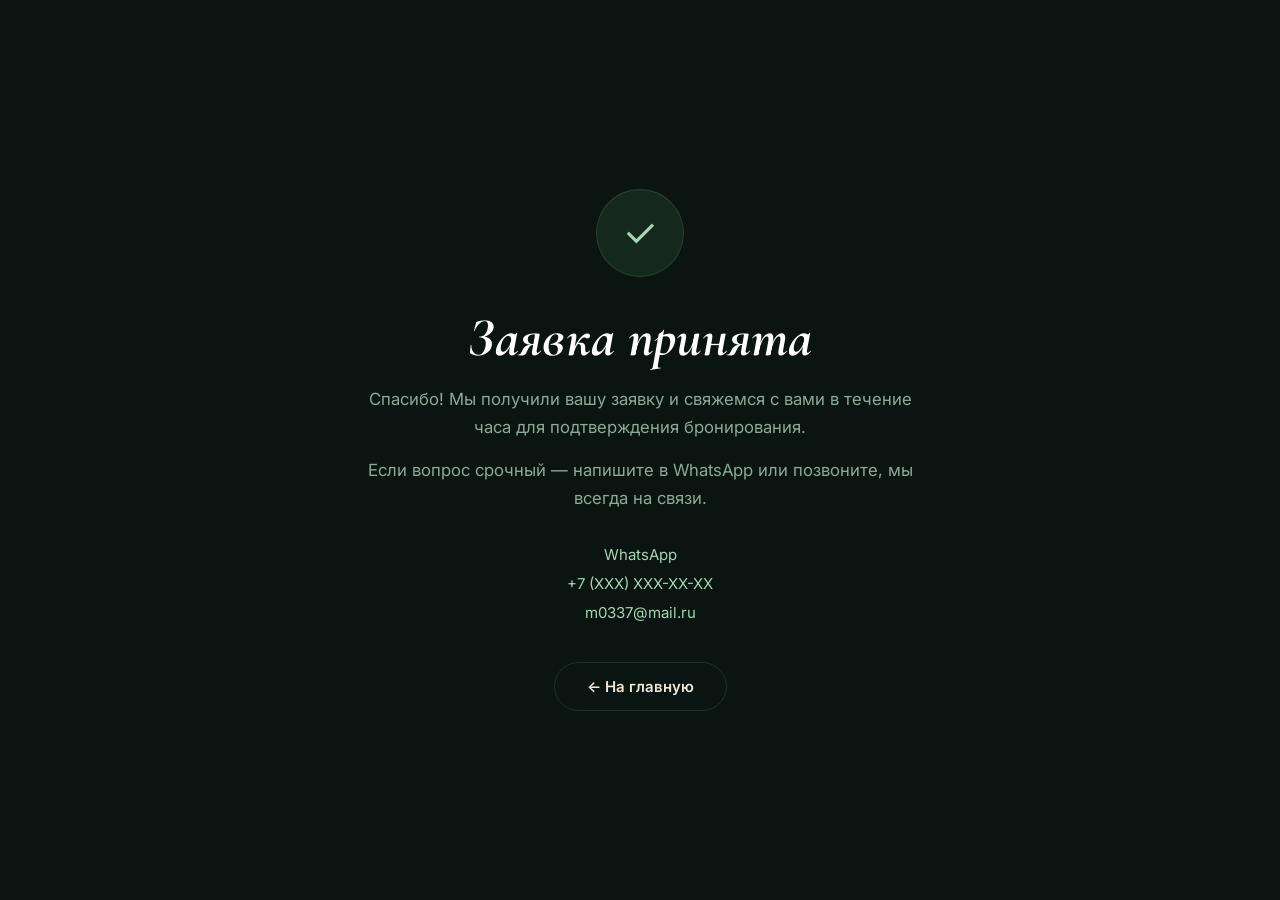
==== thanks.html @ e173bcba "Первый коммит: лендинг «Дача у Мильтюша» - Hero с фотографией фасада и заголовком в стиле ForestSoul" ====
<!DOCTYPE html>
<html lang="ru">
<head>
  <meta charset="UTF-8">
  <meta name="viewport" content="width=device-width, initial-scale=1.0">
  <title>Спасибо за заявку — Дача у Мильтюша</title>
  <meta name="robots" content="noindex">
  <link rel="stylesheet" href="css/style.css">
  <style>
    body { display: flex; flex-direction: column; min-height: 100vh; }
    .thanks-wrap { flex: 1; display: flex; align-items: center; justify-content: center; padding: 80px 24px; text-align: center; }
    .thanks-card { max-width: 560px; }
    .thanks-icon { width: 88px; height: 88px; border-radius: 50%; background: rgba(109,184,122,0.12); border: 1px solid var(--border); display: flex; align-items: center; justify-content: center; margin: 0 auto 32px; font-size: 2.5rem; color: var(--green-light); }
    .thanks-card h1 { font-family: 'Cormorant Garamond', serif; font-style: italic; font-size: clamp(2.4rem, 5vw, 3.4rem); color: #fff; margin-bottom: 16px; line-height: 1.1; }
    .thanks-card p { color: var(--text-muted); font-size: 1.05rem; line-height: 1.7; margin-bottom: 14px; }
    .thanks-contacts { display: flex; flex-direction: column; gap: 10px; margin-top: 32px; align-items: center; }
    .thanks-contacts a { color: var(--green-light); font-size: 15px; }
    .thanks-actions { margin-top: 40px; }
  </style>
</head>
<body>

<div class="thanks-wrap">
  <div class="thanks-card">
    <div class="thanks-icon">✓</div>
    <h1>Заявка принята</h1>
    <p>Спасибо! Мы получили вашу заявку и свяжемся с вами в течение часа для подтверждения бронирования.</p>
    <p>Если вопрос срочный — напишите в WhatsApp или позвоните, мы всегда на связи.</p>

    <div class="thanks-contacts">
      <a href="https://wa.me/7XXXXXXXXXX">WhatsApp</a>
      <a href="tel:+7XXXXXXXXXX">+7 (XXX) XXX-XX-XX</a>
      <a href="mailto:m0337@mail.ru">m0337@mail.ru</a>
    </div>

    <div class="thanks-actions">
      <a href="index.html" class="btn btn-outline">← На главную</a>
    </div>
  </div>
</div>

</body>
</html>
---- css/style.css ----
/* ===== FONTS & RESET ===== */
@import url('https://fonts.googleapis.com/css2?family=Cormorant+Garamond:ital,wght@0,400;0,600;1,400;1,600;1,700&family=Playfair+Display:ital,wght@0,400;0,600;1,400;1,700&family=Inter:wght@300;400;500;600&display=swap');

*, *::before, *::after { box-sizing: border-box; margin: 0; padding: 0; }
html { scroll-behavior: smooth; font-size: 16px; }
body { font-family: 'Inter', sans-serif; background: #0a1410; color: #eee8d8; overflow-x: hidden; }
img { max-width: 100%; display: block; }
a { color: inherit; text-decoration: none; }

/* ===== TOKENS ===== */
:root {
  --bg: #0a1410;
  --bg-card: #111e18;
  --bg-glass: rgba(255,255,255,0.04);
  --green: #6db87a;
  --green-light: #a8d5b5;
  --amber: #d4a853;
  --text: #eee8d8;
  --text-muted: #8fa899;
  --border: rgba(109,184,122,0.18);
  --radius: 16px;
  --shadow: 0 8px 32px rgba(0,0,0,0.4);
}

/* ===== UTILITIES ===== */
.container { max-width: 1160px; margin: 0 auto; padding: 0 24px; }
.section { padding: 96px 0; }
.section-label { font-size: 12px; font-weight: 600; letter-spacing: 3px; text-transform: uppercase; color: var(--green); margin-bottom: 12px; }
.section-title { font-family: 'Playfair Display', serif; font-size: clamp(2rem, 5vw, 3rem); color: var(--text); margin-bottom: 16px; line-height: 1.2; }
.section-subtitle { font-size: 1.05rem; color: var(--text-muted); max-width: 560px; line-height: 1.7; }
.badge { display: inline-block; background: rgba(109,184,122,0.12); border: 1px solid var(--border); color: var(--green-light); padding: 4px 14px; border-radius: 99px; font-size: 13px; font-weight: 500; }
.btn { display: inline-flex; align-items: center; gap: 8px; padding: 14px 32px; border-radius: 99px; font-size: 15px; font-weight: 600; cursor: pointer; border: none; transition: all .25s; }
.btn-primary { background: var(--green); color: #0a1410; }
.btn-primary:hover { background: var(--green-light); transform: translateY(-2px); box-shadow: 0 8px 24px rgba(109,184,122,0.3); }
.btn-outline { background: transparent; color: var(--text); border: 1.5px solid var(--border); }
.btn-outline:hover { border-color: var(--green); color: var(--green); }
.divider { height: 1px; background: var(--border); margin: 0; }

/* ===== NAV ===== */
.nav { position: fixed; top: 0; left: 0; right: 0; z-index: 100; padding: 16px 0; transition: background .3s, backdrop-filter .3s; }
.nav.scrolled { background: rgba(10,20,16,0.92); backdrop-filter: blur(16px); border-bottom: 1px solid var(--border); }
.nav-inner { display: flex; align-items: center; justify-content: space-between; }
.nav-logo { font-family: 'Playfair Display', serif; font-size: 1.25rem; color: var(--text); }
.nav-logo span { color: var(--green); }
.nav-links { display: flex; gap: 32px; list-style: none; }
.nav-links a { font-size: 14px; color: var(--text-muted); transition: color .2s; }
.nav-links a:hover { color: var(--green-light); }
.nav-cta { padding: 10px 24px; font-size: 14px; }
.nav-burger { display: none; flex-direction: column; gap: 5px; cursor: pointer; background: none; border: none; }
.nav-burger span { width: 24px; height: 2px; background: var(--text); border-radius: 2px; transition: all .3s; }

/* ===== HERO ===== */
.hero { min-height: 100vh; position: relative; display: flex; align-items: center; overflow: hidden; padding: 120px 0 80px; }
.hero-bg { position: absolute; inset: 0; background: linear-gradient(160deg, #070e0a 0%, #0d1f15 60%, #0a1a10 100%); }
.hero-overlay { position: absolute; inset: 0; background: linear-gradient(to right, rgba(5,10,7,0.88) 0%, rgba(5,10,7,0.65) 55%, rgba(5,10,7,0.4) 100%); z-index: 1; }
.hero-img { position: absolute; inset: 0; object-fit: cover; object-position: center 60%; width: 100%; height: 100%; opacity: 0.65; filter: saturate(0.9) brightness(0.85); }
.hero-content { position: relative; z-index: 2; max-width: 780px; }
.hero-tag { display: inline-flex; align-items: center; gap: 8px; background: rgba(255,255,255,0.06); border: 1px solid rgba(255,255,255,0.12); padding: 8px 18px; border-radius: 99px; font-size: 13px; color: rgba(255,255,255,0.7); margin-bottom: 32px; backdrop-filter: blur(12px); letter-spacing: 1px; }
.hero-tag::before { content: ''; width: 7px; height: 7px; border-radius: 50%; background: var(--green); flex-shrink: 0; }
.hero h1 { font-family: 'Cormorant Garamond', serif; font-size: clamp(3.2rem, 8vw, 6.5rem); font-style: italic; font-weight: 600; line-height: 1.05; margin-bottom: 28px; color: #fff; text-shadow: 0 2px 40px rgba(0,0,0,0.5); }
.hero h1 em { color: var(--green-light); font-style: italic; }
.hero-desc { font-size: 1.05rem; color: rgba(255,255,255,0.65); line-height: 1.75; margin-bottom: 44px; max-width: 500px; }
.hero-actions { display: flex; gap: 16px; flex-wrap: wrap; margin-bottom: 64px; }
.hero-social { display: flex; align-items: center; gap: 16px; padding-top: 40px; border-top: 1px solid rgba(255,255,255,0.1); }
.hero-avatars { display: flex; }
.hero-avatars img, .hero-avatar-placeholder { width: 38px; height: 38px; border-radius: 50%; border: 2px solid rgba(255,255,255,0.3); margin-left: -10px; object-fit: cover; background: linear-gradient(135deg, var(--green), #2a5c35); display: flex; align-items: center; justify-content: center; font-size: 14px; }
.hero-avatars img:first-child, .hero-avatar-placeholder:first-child { margin-left: 0; }
.hero-social-text { font-size: 13px; color: rgba(255,255,255,0.6); line-height: 1.5; }
.hero-social-text strong { color: #fff; display: block; }
.hero-stars { color: #f0c040; font-size: 13px; }
.hero-scroll { position: absolute; bottom: 36px; left: 50%; transform: translateX(-50%); display: flex; flex-direction: column; align-items: center; gap: 8px; color: rgba(255,255,255,0.35); font-size: 11px; letter-spacing: 2px; text-transform: uppercase; z-index: 2; }
.hero-scroll-line { width: 1px; height: 48px; background: linear-gradient(to bottom, rgba(255,255,255,0.4), transparent); animation: scrollPulse 2s ease-in-out infinite; }
@keyframes scrollPulse { 0%,100%{opacity:.3;transform:scaleY(1)} 50%{opacity:1;transform:scaleY(1.2)} }

/* ===== OBJECTS ===== */
.objects-grid { display: grid; grid-template-columns: repeat(auto-fit, minmax(300px, 1fr)); gap: 24px; margin-top: 56px; }
.object-card { background: var(--bg-card); border: 1px solid var(--border); border-radius: var(--radius); overflow: hidden; transition: transform .3s, box-shadow .3s; }
.object-card:hover { transform: translateY(-6px); box-shadow: var(--shadow); }
.object-card-img { height: 220px; background: linear-gradient(135deg, #152a1e, #0f2318); position: relative; overflow: hidden; display: flex; align-items: center; justify-content: center; }
.object-card-img img { width: 100%; height: 100%; object-fit: cover; opacity: .8; transition: transform .4s; }
.object-card:hover .object-card-img img { transform: scale(1.05); }
.object-card-icon { font-size: 4rem; opacity: .3; }
.object-card-body { padding: 28px; }
.object-card-price { float: right; font-family: 'Playfair Display', serif; font-size: 1.4rem; color: var(--amber); }
.object-card-price span { font-family: 'Inter', sans-serif; font-size: 12px; color: var(--text-muted); display: block; text-align: right; margin-top: 2px; }
.object-card-title { font-family: 'Playfair Display', serif; font-size: 1.4rem; margin-bottom: 8px; }
.object-card-cap { font-size: 13px; color: var(--green); margin-bottom: 18px; }
.amenities-list { list-style: none; display: flex; flex-wrap: wrap; gap: 8px; }
.amenities-list li { background: rgba(109,184,122,0.08); border: 1px solid var(--border); color: var(--text-muted); padding: 4px 12px; border-radius: 99px; font-size: 12px; }

/* ===== TERRITORY ===== */
.territory { background: var(--bg-card); }
.territory-inner { display: grid; grid-template-columns: 1fr 1fr; gap: 80px; align-items: center; }
.territory-features { display: grid; grid-template-columns: 1fr 1fr; gap: 24px; margin-top: 40px; }
.feature-item { display: flex; gap: 14px; align-items: flex-start; }
.feature-icon { width: 44px; height: 44px; background: rgba(109,184,122,0.1); border: 1px solid var(--border); border-radius: 12px; display: flex; align-items: center; justify-content: center; font-size: 1.2rem; flex-shrink: 0; }
.feature-title { font-weight: 600; font-size: 14px; margin-bottom: 4px; }
.feature-desc { font-size: 13px; color: var(--text-muted); line-height: 1.5; }
.territory-map { display: block; position: relative; border-radius: var(--radius); overflow: hidden; border: 1px solid var(--border); height: 420px; background: linear-gradient(135deg, #0f2318 0%, #152a1e 60%, #1a3025 100%); cursor: pointer; transition: transform .35s, border-color .35s; }
.territory-map:hover { transform: translateY(-3px); border-color: var(--green); }
.territory-map::before { content: ''; position: absolute; inset: 0; background-image: radial-gradient(circle at 30% 40%, rgba(109,184,122,0.18) 0%, transparent 60%), radial-gradient(circle at 70% 60%, rgba(212,168,83,0.12) 0%, transparent 60%); }
.territory-map::after { content: ''; position: absolute; inset: 0; background-image: repeating-linear-gradient(0deg, transparent, transparent 39px, rgba(109,184,122,0.08) 39px, rgba(109,184,122,0.08) 40px), repeating-linear-gradient(90deg, transparent, transparent 39px, rgba(109,184,122,0.08) 39px, rgba(109,184,122,0.08) 40px); }
.map-overlay { position: relative; z-index: 1; height: 100%; display: flex; flex-direction: column; align-items: center; justify-content: center; text-align: center; padding: 32px; }
.map-pin { font-size: 3rem; margin-bottom: 16px; animation: pinPulse 2.4s ease-in-out infinite; }
@keyframes pinPulse { 0%, 100% { transform: translateY(0); } 50% { transform: translateY(-6px); } }
.map-place { font-family: 'Playfair Display', serif; font-size: 1.7rem; color: var(--text); margin-bottom: 6px; }
.map-region { font-size: 14px; color: var(--text-muted); margin-bottom: 24px; }
.map-cta { display: inline-block; padding: 10px 24px; background: rgba(109,184,122,0.12); border: 1px solid var(--border); border-radius: 99px; color: var(--green-light); font-size: 14px; font-weight: 500; }

/* ===== GALLERY ===== */
.gallery-grid { columns: 3; gap: 16px; margin-top: 56px; }
.gallery-item { break-inside: avoid; margin-bottom: 16px; border-radius: 12px; overflow: hidden; cursor: pointer; position: relative; }
.gallery-item img { width: 100%; display: block; transition: transform .4s; }
.gallery-item:hover img { transform: scale(1.04); }
.gallery-overlay { position: absolute; inset: 0; background: rgba(10,20,16,0); transition: background .3s; display: flex; align-items: center; justify-content: center; }
.gallery-item:hover .gallery-overlay { background: rgba(10,20,16,0.4); }
.gallery-overlay svg { opacity: 0; transition: opacity .3s; color: #fff; }
.gallery-item:hover .gallery-overlay svg { opacity: 1; }
.gallery-placeholder { height: 200px; background: linear-gradient(135deg, #152a1e, #1a3025); border-radius: 12px; display: flex; align-items: center; justify-content: center; color: var(--text-muted); font-size: 13px; }

/* ===== PRICING ===== */
.pricing-grid { display: grid; grid-template-columns: repeat(auto-fit, minmax(280px, 1fr)); gap: 24px; margin-top: 56px; }
.pricing-card { background: var(--bg-card); border: 1px solid var(--border); border-radius: var(--radius); padding: 36px; position: relative; transition: border-color .3s, transform .3s; }
.pricing-card:hover { border-color: var(--green); transform: translateY(-4px); }
.pricing-card.featured { border-color: var(--green); background: linear-gradient(135deg, #111e18, #152a1e); }
.pricing-featured-badge { position: absolute; top: -14px; left: 50%; transform: translateX(-50%); background: var(--green); color: #0a1410; padding: 4px 18px; border-radius: 99px; font-size: 12px; font-weight: 700; white-space: nowrap; }
.pricing-title { font-family: 'Playfair Display', serif; font-size: 1.3rem; margin-bottom: 8px; }
.pricing-desc { font-size: 13px; color: var(--text-muted); margin-bottom: 28px; line-height: 1.5; }
.pricing-price { font-family: 'Playfair Display', serif; font-size: 2.8rem; color: var(--amber); margin-bottom: 4px; }
.pricing-price sub { font-size: 1rem; color: var(--text-muted); font-family: 'Inter', sans-serif; }
.pricing-includes { list-style: none; margin-top: 24px; display: flex; flex-direction: column; gap: 10px; }
.pricing-includes li { font-size: 14px; color: var(--text-muted); display: flex; gap: 10px; align-items: center; }
.pricing-includes li::before { content: '✓'; color: var(--green); font-weight: 700; }

/* ===== BOOKING ===== */
.booking { background: var(--bg-card); }
.booking-inner { display: grid; grid-template-columns: 1fr 1.6fr; gap: 80px; align-items: start; }
.booking-info { position: sticky; top: 100px; }
.booking-info p { color: var(--text-muted); line-height: 1.7; margin-bottom: 24px; }
.booking-contacts a { display: flex; align-items: center; gap: 10px; color: var(--text-muted); font-size: 15px; margin-bottom: 14px; transition: color .2s; }
.booking-contacts a:hover { color: var(--green-light); }
.form { background: var(--bg); border: 1px solid var(--border); border-radius: var(--radius); padding: 40px; }
.form-row { display: grid; grid-template-columns: 1fr 1fr; gap: 16px; }
.form-group { display: flex; flex-direction: column; gap: 8px; margin-bottom: 20px; }
.form-label { font-size: 13px; font-weight: 500; color: var(--text-muted); }
.form-input, .form-select, .form-textarea { background: var(--bg-card); border: 1px solid var(--border); border-radius: 10px; padding: 12px 16px; color: var(--text); font-family: 'Inter', sans-serif; font-size: 15px; transition: border-color .2s; outline: none; width: 100%; }
.form-input:focus, .form-select:focus, .form-textarea:focus { border-color: var(--green); }
.form-select { appearance: none; cursor: pointer; }
.form-textarea { resize: vertical; min-height: 100px; }
.form-radio-group { display: flex; gap: 16px; flex-wrap: wrap; }
.form-radio { display: flex; align-items: center; gap: 8px; cursor: pointer; font-size: 14px; color: var(--text-muted); }
.form-radio input { accent-color: var(--green); }
.form-total { background: rgba(109,184,122,0.08); border: 1px solid var(--border); border-radius: 10px; padding: 16px 20px; margin-bottom: 24px; display: flex; justify-content: space-between; align-items: center; }
.form-total-label { font-size: 14px; color: var(--text-muted); }
.form-total-amount { font-family: 'Playfair Display', serif; font-size: 1.8rem; color: var(--amber); }
.form-legal { font-size: 12px; color: var(--text-muted); line-height: 1.6; margin-bottom: 20px; }
.form-legal a { color: var(--green-light); text-decoration: underline; }
.form-submit { width: 100%; padding: 16px; font-size: 16px; }
.form-success { display: none; text-align: center; padding: 40px 20px; }
.form-success h3 { font-family: 'Playfair Display', serif; font-size: 1.6rem; margin-bottom: 12px; color: var(--green-light); }

/* ===== FOOTER ===== */
.footer { background: #060e0a; padding: 48px 0 24px; border-top: 1px solid var(--border); }
.footer-top { display: flex; justify-content: space-between; align-items: flex-start; gap: 40px; flex-wrap: wrap; margin-bottom: 40px; }
.footer-logo { font-family: 'Playfair Display', serif; font-size: 1.4rem; margin-bottom: 12px; }
.footer-logo span { color: var(--green); }
.footer-desc { font-size: 14px; color: var(--text-muted); max-width: 280px; line-height: 1.6; }
.footer-links h4 { font-size: 13px; font-weight: 600; letter-spacing: 1px; color: var(--text-muted); text-transform: uppercase; margin-bottom: 16px; }
.footer-links ul { list-style: none; display: flex; flex-direction: column; gap: 10px; }
.footer-links a { font-size: 14px; color: var(--text-muted); transition: color .2s; }
.footer-links a:hover { color: var(--green-light); }
.footer-bottom { display: flex; justify-content: space-between; align-items: center; padding-top: 24px; border-top: 1px solid var(--border); font-size: 13px; color: var(--text-muted); flex-wrap: wrap; gap: 12px; }

/* ===== FLATPICKR OVERRIDES ===== */
.flatpickr-calendar { background: #111e18 !important; border: 1px solid var(--border) !important; border-radius: 12px !important; box-shadow: var(--shadow) !important; }
.flatpickr-day { color: var(--text-muted) !important; }
.flatpickr-day:hover { background: rgba(109,184,122,0.15) !important; }
.flatpickr-day.selected, .flatpickr-day.startRange, .flatpickr-day.endRange { background: var(--green) !important; border-color: var(--green) !important; color: #0a1410 !important; }
.flatpickr-day.inRange { background: rgba(109,184,122,0.12) !important; border-color: transparent !important; }
.flatpickr-months .flatpickr-month { color: var(--text) !important; fill: var(--text) !important; }
.flatpickr-weekday { color: var(--green) !important; }
.flatpickr-current-month { color: var(--text) !important; }
.flatpickr-prev-month, .flatpickr-next-month { fill: var(--text-muted) !important; }

/* ===== AOS animations =====
   Default: fully visible — animations are additive only when .js-aos is set on <html>.
   This guarantees content stays visible if JS fails or observer never fires. */
[data-aos] { opacity: 1; transition: opacity .45s ease, transform .45s ease; }
.js-aos [data-aos] { opacity: 0; }
.js-aos [data-aos="fade-up"] { transform: translateY(30px); }
.js-aos [data-aos="fade-right"] { transform: translateX(-30px); }
.js-aos [data-aos="fade-left"] { transform: translateX(30px); }
.js-aos [data-aos].aos-animate { opacity: 1; transform: none; }
@media (prefers-reduced-motion: reduce) {
  [data-aos], .js-aos [data-aos] { opacity: 1 !important; transform: none !important; transition: none !important; }
}

/* ===== RESPONSIVE ===== */
@media (max-width: 900px) {
  .territory-inner, .booking-inner { grid-template-columns: 1fr; gap: 48px; }
  .booking-info { position: static; }
  .gallery-grid { columns: 2; }
  .nav-links, .nav-cta { display: none; }
  .nav-burger { display: flex; }
  .hero-stats { gap: 24px; flex-wrap: wrap; }
}
@media (max-width: 600px) {
  .gallery-grid { columns: 1; }
  .form-row { grid-template-columns: 1fr; }
  .hero-actions { flex-direction: column; }
  .territory-features { grid-template-columns: 1fr; }
  .footer-top { flex-direction: column; }
}

/* ===== MOBILE MENU ===== */
.mobile-menu { display: none; position: fixed; inset: 0; background: rgba(10,20,16,0.97); z-index: 99; flex-direction: column; align-items: center; justify-content: center; gap: 32px; }
.mobile-menu.open { display: flex; }
.mobile-menu a { font-family: 'Playfair Display', serif; font-size: 1.8rem; color: var(--text); }
.mobile-close { position: absolute; top: 24px; right: 24px; background: none; border: none; color: var(--text); font-size: 2rem; cursor: pointer; }

/* ===== STICKY CTA ===== */
.sticky-cta { position: fixed; bottom: 24px; right: 24px; z-index: 50; background: var(--green); color: #0a1410; padding: 14px 26px; border-radius: 99px; font-size: 15px; font-weight: 700; display: inline-flex; align-items: center; gap: 10px; box-shadow: 0 12px 32px rgba(0,0,0,.45), 0 0 0 4px rgba(109,184,122,0.18); opacity: 0; pointer-events: none; transform: translateY(20px); transition: opacity .35s ease, transform .35s ease, background .2s; text-decoration: none; }
.sticky-cta.visible { opacity: 1; pointer-events: auto; transform: translateY(0); }
.sticky-cta:hover { background: var(--green-light); transform: translateY(-2px); }
.sticky-cta-arrow { transition: transform .25s; }
.sticky-cta:hover .sticky-cta-arrow { transform: translateX(3px); }
@media (max-width: 600px) {
  .sticky-cta { left: 16px; right: 16px; bottom: 16px; justify-content: center; padding: 16px; font-size: 16px; }
}

/* ===== HERO TG CHIP ===== */
.hero-tg { display: inline-flex; align-items: center; gap: 10px; margin-top: 24px; padding: 10px 18px; background: rgba(255,255,255,0.06); border: 1px solid rgba(255,255,255,0.14); border-radius: 99px; color: rgba(255,255,255,0.85); font-size: 13.5px; backdrop-filter: blur(10px); transition: background .2s, border-color .2s, transform .25s; }
.hero-tg:hover { background: rgba(109,184,122,0.16); border-color: var(--green); color: #fff; transform: translateY(-1px); }
.hero-tg-arrow { color: var(--green-light); transition: transform .2s; }
.hero-tg:hover .hero-tg-arrow { transform: translateX(3px); }

/* ===== PARTNERS ===== */
.partners { background: var(--bg-card); }
.partners-grid { display: grid; grid-template-columns: repeat(auto-fit, minmax(260px, 1fr)); gap: 20px; margin-top: 56px; }
.partner-card { background: var(--bg); border: 1px solid var(--border); border-radius: var(--radius); padding: 28px; transition: transform .3s, border-color .3s, box-shadow .3s; }
.partner-card:hover { transform: translateY(-4px); border-color: var(--green); box-shadow: var(--shadow); }
.partner-avatar { width: 64px; height: 64px; border-radius: 50%; background: rgba(109,184,122,0.12); border: 1px solid var(--border); display: flex; align-items: center; justify-content: center; font-size: 2rem; margin-bottom: 20px; }
.partner-name { font-family: 'Playfair Display', serif; font-size: 1.25rem; margin-bottom: 8px; color: var(--text); }
.partner-service { font-size: 14px; color: var(--text-muted); line-height: 1.55; margin-bottom: 16px; min-height: 44px; }
.partner-price { font-family: 'Playfair Display', serif; font-size: 1.3rem; color: var(--amber); margin-bottom: 10px; }
.partner-note { font-size: 12px; color: var(--text-muted); font-style: italic; opacity: .85; }
.partner-card-soon { border-style: dashed; background: transparent; }
.partner-card-soon .partner-avatar { background: rgba(212,168,83,0.08); color: var(--amber); }

/* ===== TG-DIRECT BUTTON ===== */
.btn-tg-direct { width: 100%; margin-top: 10px; padding: 14px; background: transparent; color: var(--green-light); border: 1px dashed var(--border); border-radius: 99px; font-family: 'Inter', sans-serif; font-size: 14px; font-weight: 500; cursor: pointer; display: inline-flex; align-items: center; justify-content: center; gap: 10px; transition: border-color .2s, background .2s, color .2s; }
.btn-tg-direct:hover { border-color: var(--green); color: #fff; background: rgba(109,184,122,0.08); border-style: solid; }
.btn-tg-icon { font-size: 16px; }
.tg-toast { position: fixed; bottom: 90px; left: 50%; transform: translateX(-50%) translateY(20px); z-index: 60; background: var(--green); color: #0a1410; padding: 12px 22px; border-radius: 99px; font-size: 14px; font-weight: 600; box-shadow: 0 10px 30px rgba(0,0,0,.4); opacity: 0; pointer-events: none; transition: opacity .25s, transform .25s; }
.tg-toast.visible { opacity: 1; transform: translateX(-50%) translateY(0); }

/* ===== AI CONCIERGE ===== */
.concierge-launcher { position: fixed; bottom: 24px; left: 24px; z-index: 51; width: 60px; height: 60px; border-radius: 50%; background: var(--bg-card); border: 1px solid var(--border); color: var(--text); cursor: pointer; display: inline-flex; align-items: center; justify-content: center; box-shadow: 0 10px 28px rgba(0,0,0,.45); transition: transform .25s, border-color .25s, background .25s; }
.concierge-launcher:hover { transform: scale(1.08); border-color: var(--green); background: rgba(109,184,122,0.1); }
.concierge-launcher-icon { font-size: 26px; line-height: 1; position: relative; z-index: 2; }
.concierge-launcher-pulse { position: absolute; inset: -1px; border-radius: 50%; border: 2px solid var(--green); opacity: .6; animation: conciergePulse 2.2s ease-out infinite; }
@keyframes conciergePulse { 0% { transform: scale(1); opacity: .6; } 100% { transform: scale(1.5); opacity: 0; } }
.concierge-launcher.hidden { opacity: 0; pointer-events: none; transform: scale(.6); }

.concierge-panel { position: fixed; bottom: 24px; left: 24px; z-index: 60; width: 360px; max-width: calc(100vw - 32px); height: 540px; max-height: calc(100vh - 110px); background: var(--bg-card); border: 1px solid var(--border); border-radius: 20px; box-shadow: 0 24px 60px rgba(0,0,0,.6); display: none; flex-direction: column; overflow: hidden; }
.concierge-panel.open { display: flex; animation: conciergeIn .25s ease-out; }
@keyframes conciergeIn { from { opacity: 0; transform: translateY(20px) scale(.95); } to { opacity: 1; transform: translateY(0) scale(1); } }
.concierge-header { display: flex; align-items: center; gap: 12px; padding: 16px 18px; border-bottom: 1px solid var(--border); background: rgba(109,184,122,0.05); }
.concierge-avatar { width: 40px; height: 40px; border-radius: 50%; background: linear-gradient(135deg, var(--green), #2a5c35); display: flex; align-items: center; justify-content: center; font-size: 20px; flex-shrink: 0; }
.concierge-meta { flex: 1; min-width: 0; }
.concierge-name { font-family: 'Playfair Display', serif; font-size: 15px; color: var(--text); }
.concierge-status { font-size: 11.5px; color: var(--text-muted); display: flex; align-items: center; gap: 6px; margin-top: 2px; }
.concierge-dot { width: 7px; height: 7px; border-radius: 50%; background: var(--green); box-shadow: 0 0 0 0 rgba(109,184,122,0.6); animation: conciergeDot 1.8s ease-out infinite; }
@keyframes conciergeDot { 0%, 100% { box-shadow: 0 0 0 0 rgba(109,184,122,0.6); } 50% { box-shadow: 0 0 0 6px rgba(109,184,122,0); } }
.concierge-close { background: rgba(255,255,255,0.08); border: 1px solid var(--border); color: var(--text); font-size: 16px; font-weight: 700; cursor: pointer; width: 32px; height: 32px; border-radius: 50%; display: flex; align-items: center; justify-content: center; flex-shrink: 0; transition: background .15s, color .15s, transform .15s, border-color .15s; }
.concierge-close:hover { background: var(--green); color: #0a1410; border-color: var(--green); transform: rotate(90deg); }

.concierge-body { flex: 1; overflow-y: auto; padding: 18px; display: flex; flex-direction: column; gap: 12px; scrollbar-width: thin; scrollbar-color: var(--border) transparent; }
.concierge-body::-webkit-scrollbar { width: 6px; }
.concierge-body::-webkit-scrollbar-thumb { background: var(--border); border-radius: 3px; }
.concierge-msg { max-width: 88%; padding: 11px 15px; border-radius: 16px; font-size: 14px; line-height: 1.55; word-wrap: break-word; animation: msgIn .2s ease-out; }
@keyframes msgIn { from { opacity: 0; transform: translateY(6px); } to { opacity: 1; transform: translateY(0); } }
.concierge-msg.bot { background: rgba(255,255,255,0.05); color: var(--text); border-bottom-left-radius: 4px; align-self: flex-start; }
.concierge-msg.user { background: var(--green); color: #0a1410; border-bottom-right-radius: 4px; align-self: flex-end; font-weight: 500; }
.concierge-typing { align-self: flex-start; padding: 12px 16px; background: rgba(255,255,255,0.05); border-radius: 16px; border-bottom-left-radius: 4px; display: flex; gap: 4px; }
.concierge-typing span { width: 6px; height: 6px; border-radius: 50%; background: var(--text-muted); animation: typingBounce 1.2s ease-in-out infinite; }
.concierge-typing span:nth-child(2) { animation-delay: .15s; }
.concierge-typing span:nth-child(3) { animation-delay: .3s; }
@keyframes typingBounce { 0%, 60%, 100% { transform: translateY(0); opacity: .4; } 30% { transform: translateY(-5px); opacity: 1; } }

.concierge-quick { display: flex; flex-wrap: wrap; gap: 6px; padding: 0 18px 12px; }
.concierge-quick-chip { background: transparent; border: 1px solid var(--border); color: var(--text-muted); padding: 6px 12px; border-radius: 99px; font-size: 12px; cursor: pointer; transition: all .2s; font-family: 'Inter', sans-serif; }
.concierge-quick-chip:hover { background: rgba(109,184,122,0.12); border-color: var(--green); color: var(--green-light); }

.concierge-form { display: flex; gap: 8px; padding: 14px 18px 18px; border-top: 1px solid var(--border); background: rgba(0,0,0,.15); }
.concierge-input { flex: 1; background: var(--bg); border: 1px solid var(--border); border-radius: 99px; padding: 11px 16px; color: var(--text); font-family: 'Inter', sans-serif; font-size: 14px; outline: none; transition: border-color .2s; }
.concierge-input:focus { border-color: var(--green); }
.concierge-send { width: 40px; height: 40px; border-radius: 50%; background: var(--green); color: #0a1410; border: none; font-size: 18px; font-weight: 700; cursor: pointer; transition: background .2s, transform .15s; flex-shrink: 0; }
.concierge-send:hover { background: var(--green-light); transform: scale(1.05); }

@media (max-width: 600px) {
  .concierge-launcher { bottom: 88px; left: 16px; width: 52px; height: 52px; }
  .concierge-launcher-icon { font-size: 22px; }
  .concierge-panel { left: 8px; right: 8px; bottom: 8px; width: auto; max-width: none; height: 75vh; }
}
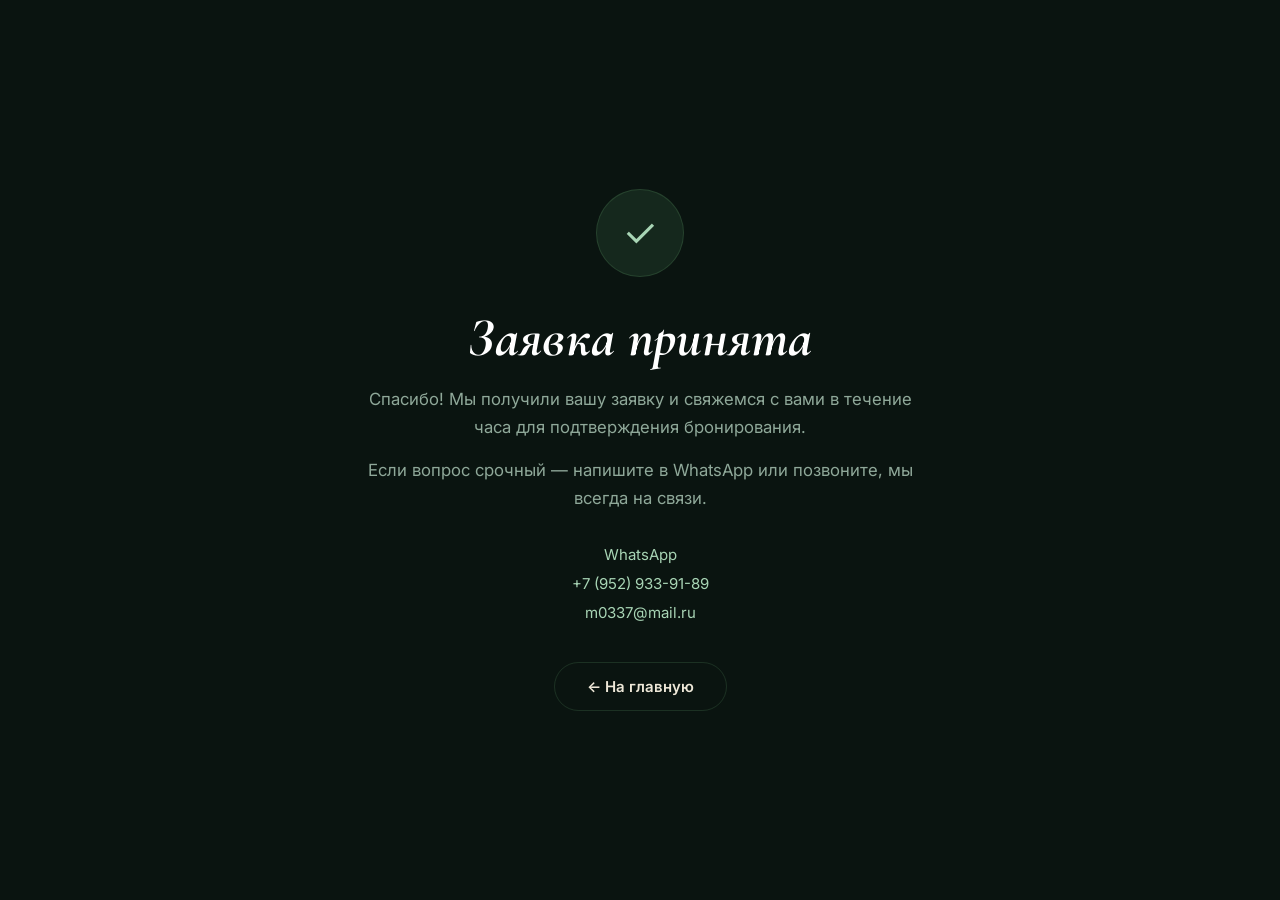
==== commit c530633f: "Контакты: добавлен телефон +7 (952) 933-91-89 Обновлено в 6 местах: - секция бронирования (звонок + " ====
--- a/thanks.html
+++ b/thanks.html
@@ -28,8 +28,8 @@
     <p>Если вопрос срочный — напишите в WhatsApp или позвоните, мы всегда на связи.</p>
 
     <div class="thanks-contacts">
-      <a href="https://wa.me/7XXXXXXXXXX">WhatsApp</a>
-      <a href="tel:+7XXXXXXXXXX">+7 (XXX) XXX-XX-XX</a>
+      <a href="https://wa.me/79529339189">WhatsApp</a>
+      <a href="tel:+79529339189">+7 (952) 933-91-89</a>
       <a href="mailto:m0337@mail.ru">m0337@mail.ru</a>
     </div>
 
--- a/css/style.css
+++ b/css/style.css
@@ -52,8 +52,8 @@
 /* ===== HERO ===== */
 .hero { min-height: 100vh; position: relative; display: flex; align-items: center; overflow: hidden; padding: 120px 0 80px; }
 .hero-bg { position: absolute; inset: 0; background: linear-gradient(160deg, #070e0a 0%, #0d1f15 60%, #0a1a10 100%); }
-.hero-overlay { position: absolute; inset: 0; background: linear-gradient(to right, rgba(5,10,7,0.88) 0%, rgba(5,10,7,0.65) 55%, rgba(5,10,7,0.4) 100%); z-index: 1; }
-.hero-img { position: absolute; inset: 0; object-fit: cover; object-position: center 60%; width: 100%; height: 100%; opacity: 0.65; filter: saturate(0.9) brightness(0.85); }
+.hero-overlay { position: absolute; inset: 0; background: linear-gradient(to right, rgba(5,10,7,0.7) 0%, rgba(5,10,7,0.35) 55%, rgba(5,10,7,0.1) 100%); z-index: 1; }
+.hero-img { position: absolute; inset: 0; object-fit: cover; object-position: 50% 50%; width: 100%; height: 100%; opacity: 0.95; filter: saturate(1.1); }
 .hero-content { position: relative; z-index: 2; max-width: 780px; }
 .hero-tag { display: inline-flex; align-items: center; gap: 8px; background: rgba(255,255,255,0.06); border: 1px solid rgba(255,255,255,0.12); padding: 8px 18px; border-radius: 99px; font-size: 13px; color: rgba(255,255,255,0.7); margin-bottom: 32px; backdrop-filter: blur(12px); letter-spacing: 1px; }
 .hero-tag::before { content: ''; width: 7px; height: 7px; border-radius: 50%; background: var(--green); flex-shrink: 0; }
@@ -87,6 +87,33 @@
 .object-card-cap { font-size: 13px; color: var(--green); margin-bottom: 18px; }
 .amenities-list { list-style: none; display: flex; flex-wrap: wrap; gap: 8px; }
 .amenities-list li { background: rgba(109,184,122,0.08); border: 1px solid var(--border); color: var(--text-muted); padding: 4px 12px; border-radius: 99px; font-size: 12px; }
+
+/* ===== A-FRAME / EVENTS ===== */
+.aframe { background: linear-gradient(180deg, var(--bg) 0%, #0c1a13 100%); }
+.aframe-inner { display: grid; grid-template-columns: 1fr 1.1fr; gap: 80px; align-items: center; }
+.aframe-capacity { display: inline-flex; align-items: center; gap: 14px; margin: 20px 0 8px; padding: 14px 22px; background: linear-gradient(135deg, rgba(212,168,83,0.14), rgba(212,168,83,0.04)); border: 1px solid rgba(212,168,83,0.3); border-radius: var(--radius); }
+.aframe-capacity-number { font-family: 'Playfair Display', serif; font-size: 3rem; font-weight: 700; color: var(--amber); line-height: 1; }
+.aframe-capacity-label { font-size: 13px; color: var(--text); line-height: 1.3; }
+.aframe-desc { font-size: 1.05rem; color: var(--text-muted); line-height: 1.75; margin: 20px 0 32px; max-width: 540px; }
+.aframe-features { display: grid; grid-template-columns: 1fr 1fr; gap: 14px 20px; margin-bottom: 32px; }
+.aframe-feature { display: flex; align-items: center; gap: 10px; font-size: 14px; color: var(--text); }
+.aframe-icon { width: 36px; height: 36px; border-radius: 50%; background: rgba(212,168,83,0.1); border: 1px solid rgba(212,168,83,0.25); display: inline-flex; align-items: center; justify-content: center; font-size: 16px; flex-shrink: 0; }
+.aframe-cta { margin-top: 4px; }
+.aframe-note { font-size: 13px; color: var(--text-muted); margin-top: 14px; font-style: italic; }
+.aframe-gallery { display: grid; grid-template-columns: 1fr 1fr; grid-template-rows: 240px 180px; gap: 14px; }
+.aframe-photo { position: relative; overflow: hidden; border-radius: var(--radius); border: 1px solid var(--border); cursor: pointer; }
+.aframe-photo img { width: 100%; height: 100%; object-fit: cover; transition: transform .4s; }
+.aframe-photo:hover img { transform: scale(1.06); }
+.aframe-photo-main { grid-column: 1 / 3; grid-row: 1 / 2; }
+@media (max-width: 900px) {
+  .aframe-inner { grid-template-columns: 1fr; gap: 48px; }
+  .aframe-gallery { grid-template-rows: 220px 160px; }
+}
+@media (max-width: 600px) {
+  .aframe-features { grid-template-columns: 1fr; }
+  .aframe-gallery { grid-template-columns: 1fr; grid-template-rows: repeat(4, 180px); }
+  .aframe-photo-main { grid-column: 1; grid-row: auto; }
+}
 
 /* ===== TERRITORY ===== */
 .territory { background: var(--bg-card); }
